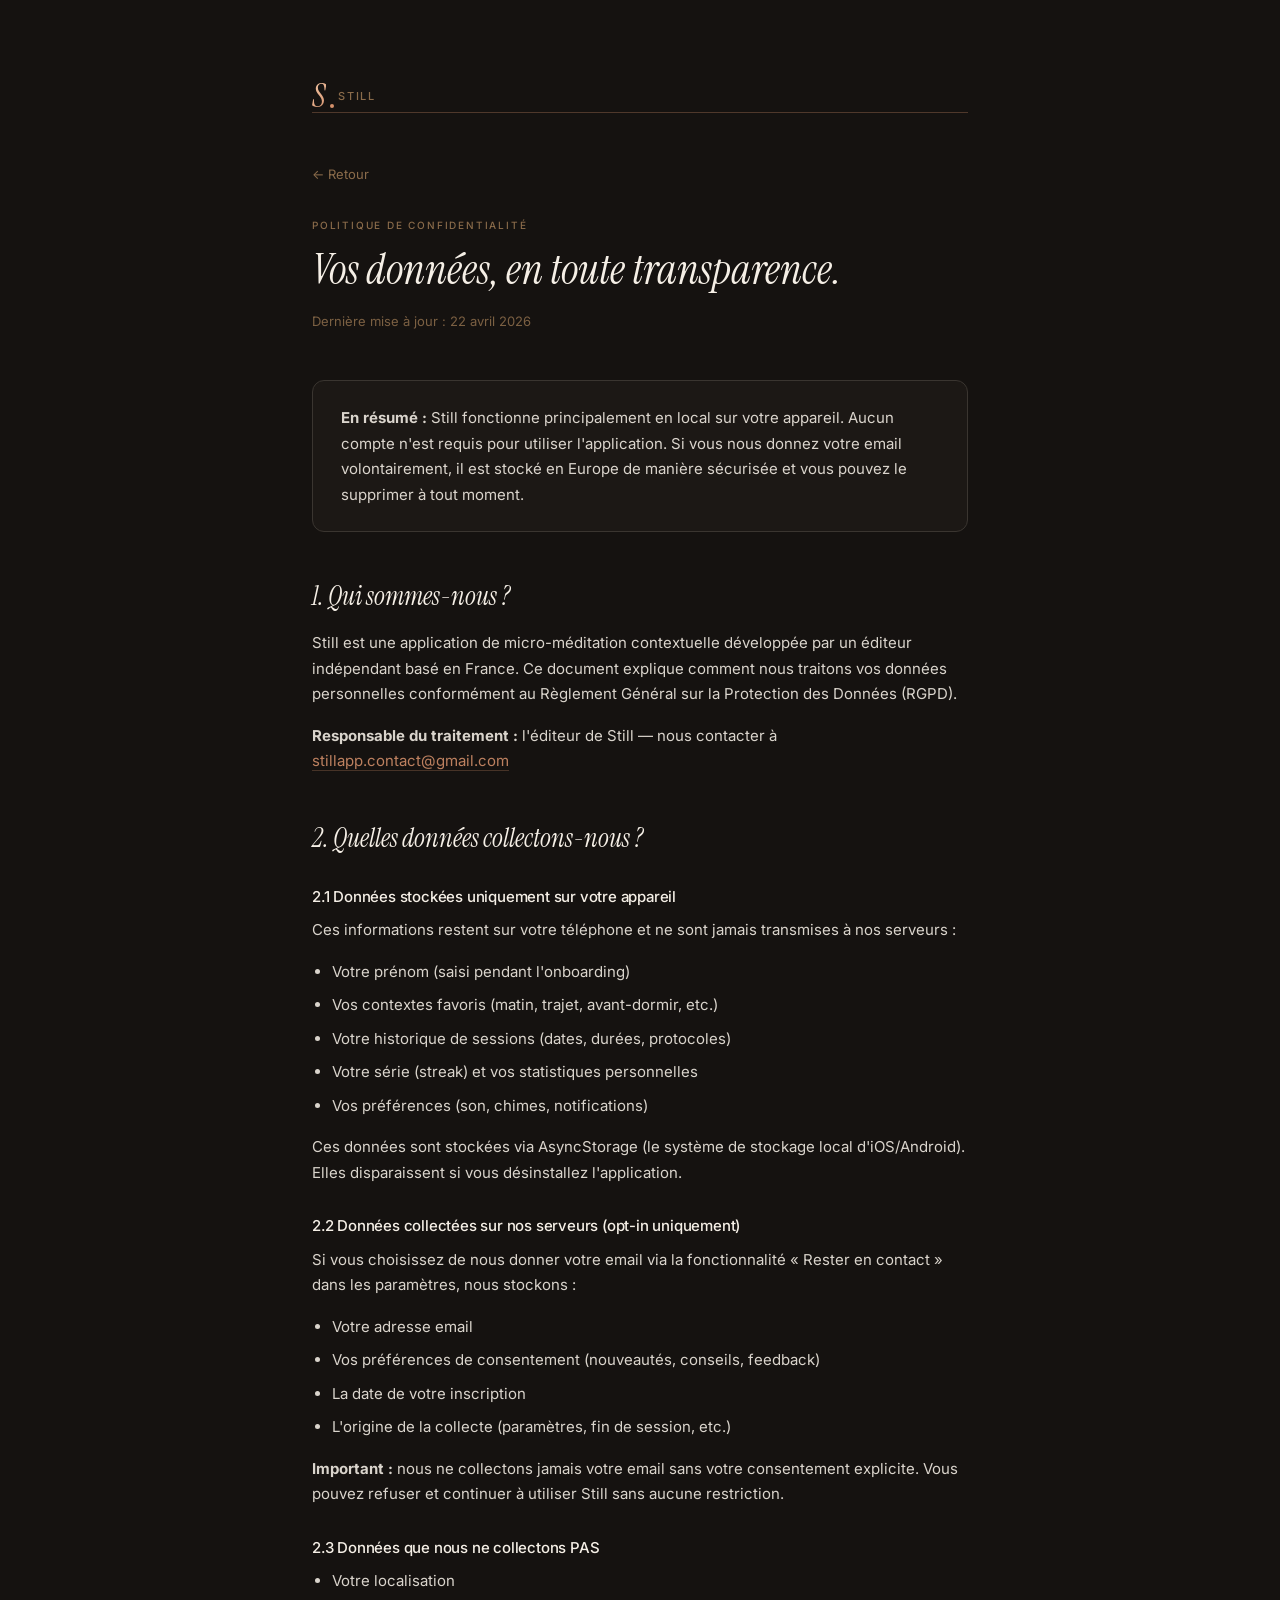
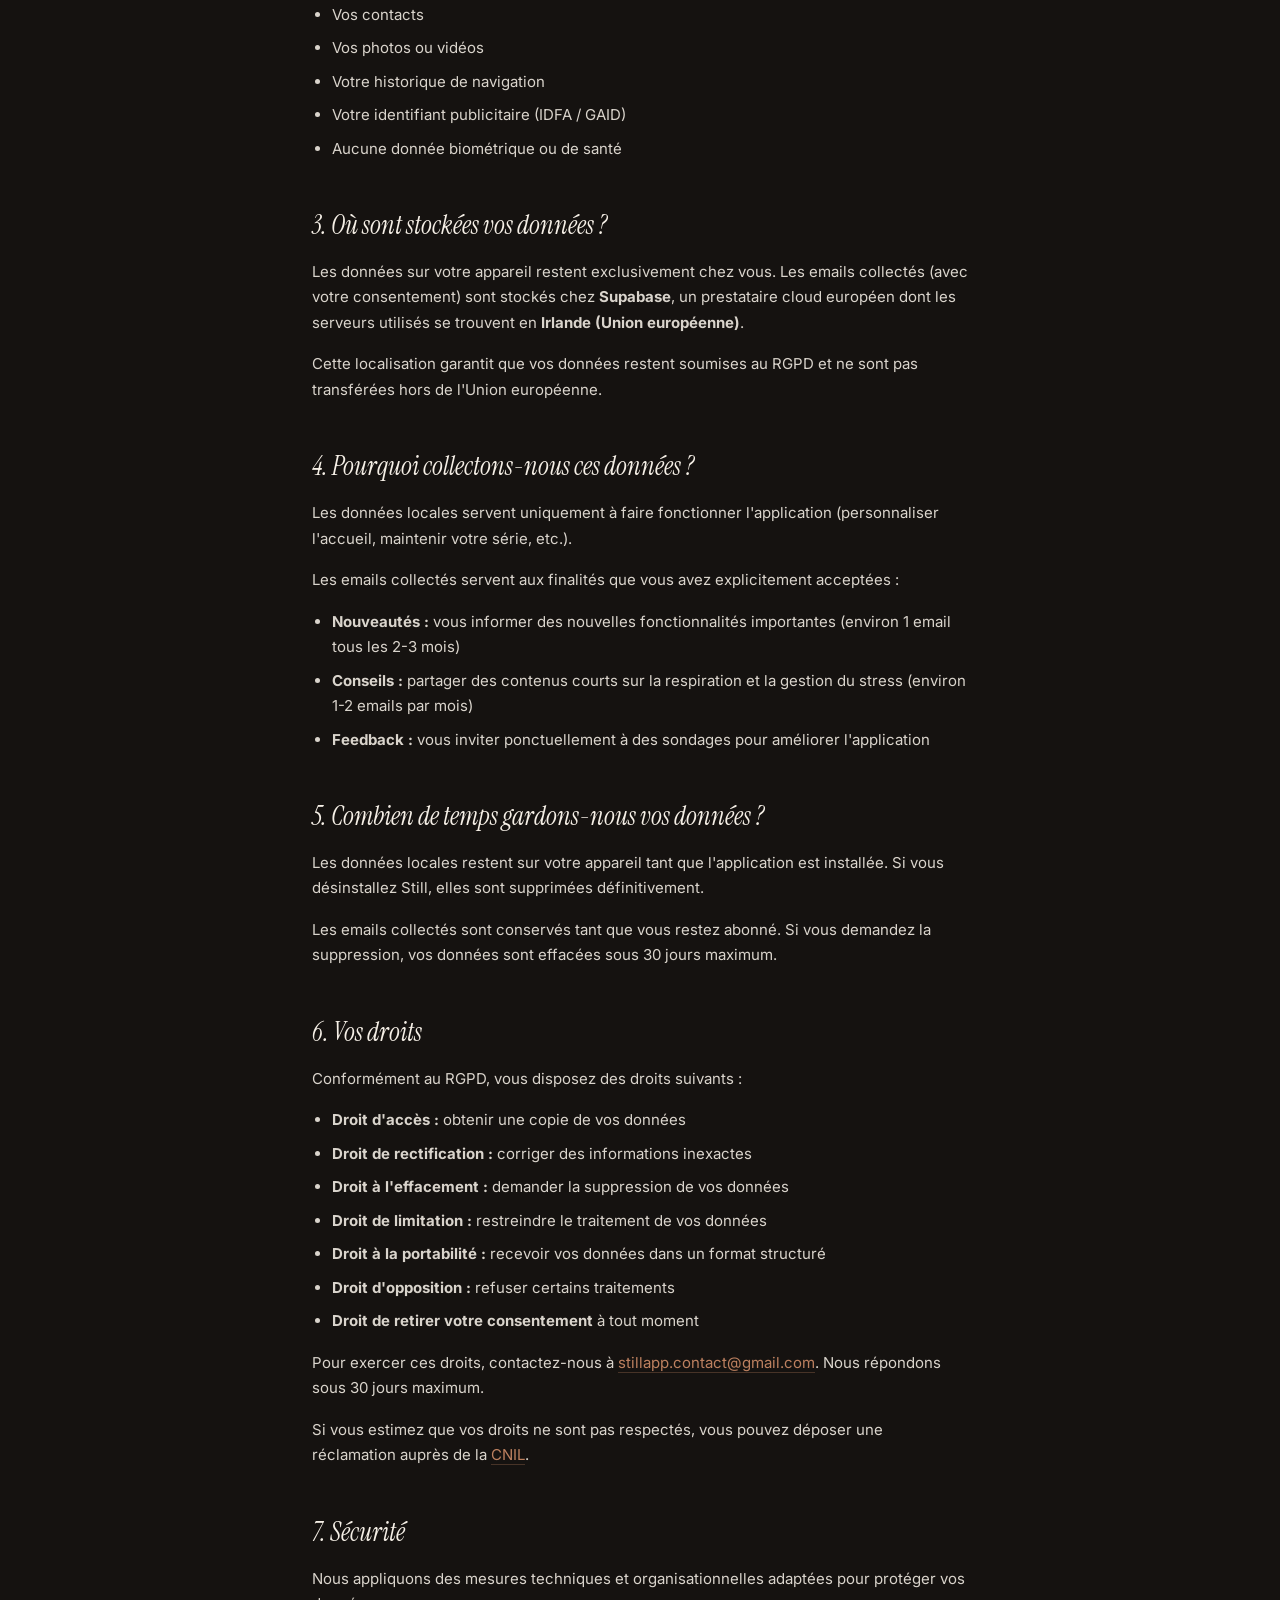
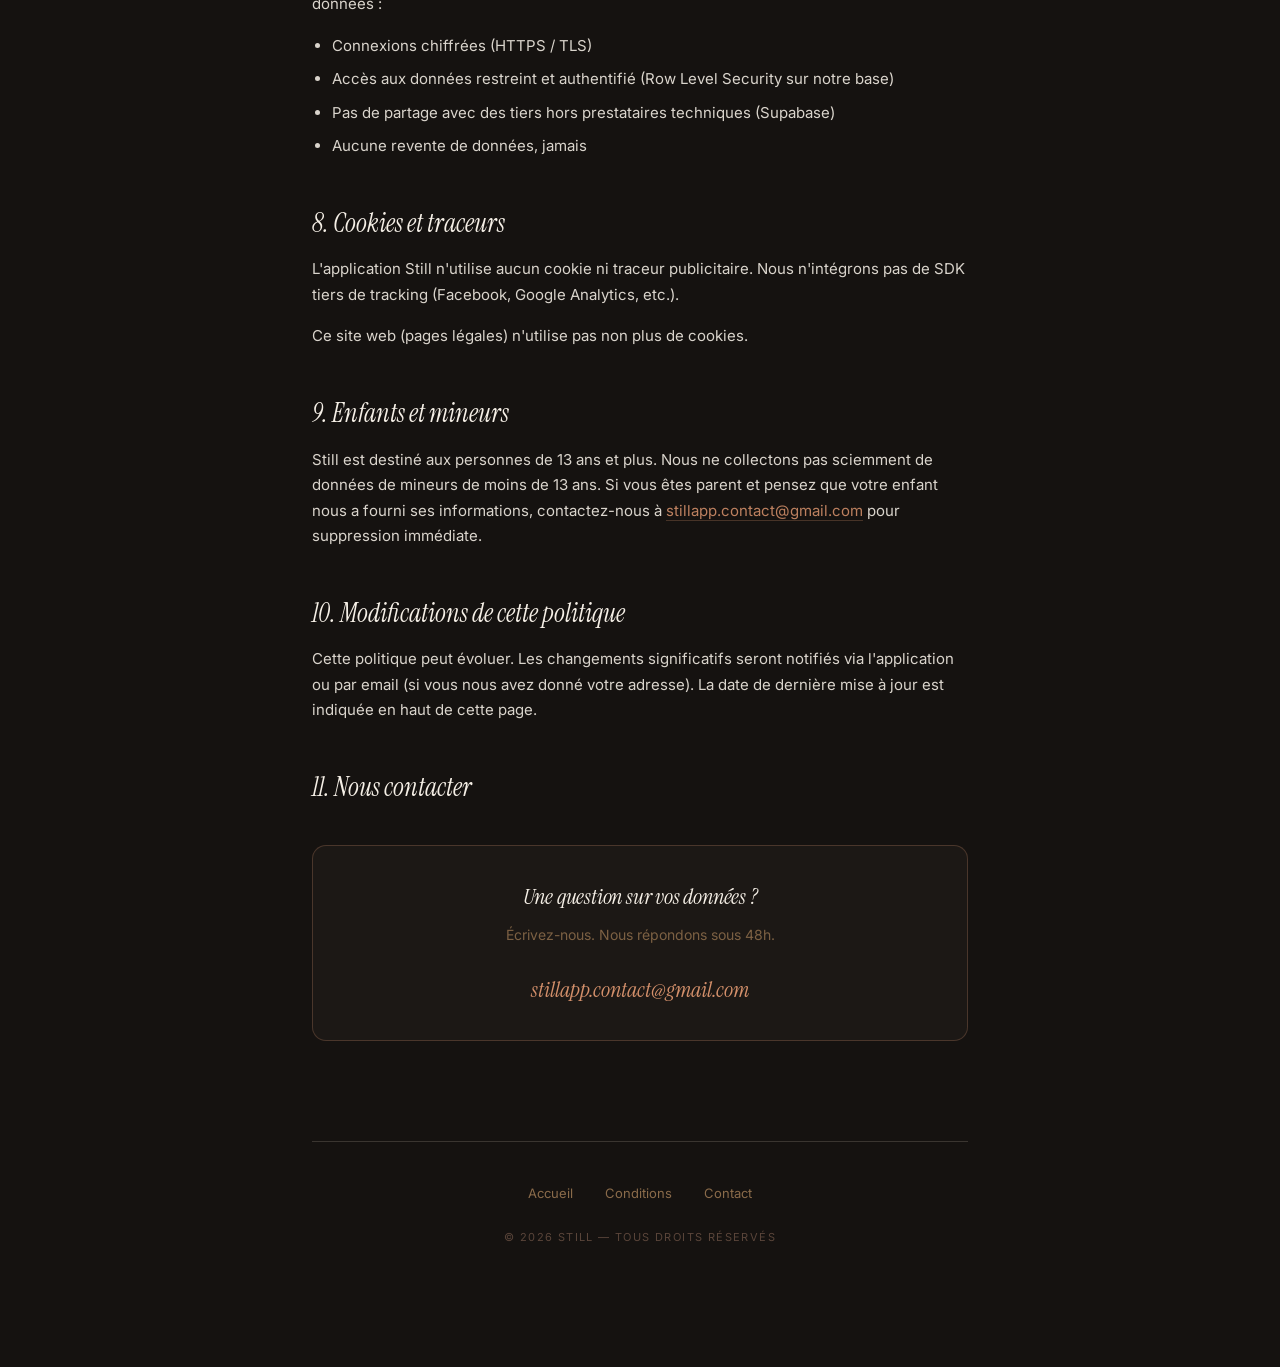
==== privacy.html @ dae1bc72 "Add files via upload Initial commit: privacy, terms, contact pages" ====
<!DOCTYPE html>
<html lang="fr">
<head>
  <meta charset="UTF-8">
  <meta name="viewport" content="width=device-width, initial-scale=1.0">
  <meta name="description" content="Politique de confidentialité de Still — transparence sur la collecte et le traitement de vos données.">
  <title>Still — Politique de confidentialité</title>
  <link rel="preconnect" href="https://fonts.googleapis.com">
  <link rel="preconnect" href="https://fonts.gstatic.com" crossorigin>
  <link href="https://fonts.googleapis.com/css2?family=Instrument+Serif:ital@0;1&family=Inter:wght@400;500;600&display=swap" rel="stylesheet">
  <link rel="stylesheet" href="style.css">
</head>
<body>
  <div class="wrapper">

    <a href="index.html" class="brand">
      <span class="brand-mark">S</span>
      <span class="brand-name">Still</span>
    </a>

    <a href="index.html" class="back-link">← Retour</a>

    <div class="eyebrow">Politique de confidentialité</div>
    <h1>Vos données, en toute transparence.</h1>
    <p class="last-updated">Dernière mise à jour : 22 avril 2026</p>

    <div class="highlight-box">
      <p><strong>En résumé :</strong> Still fonctionne principalement en local sur votre appareil. Aucun compte n'est requis pour utiliser l'application. Si vous nous donnez votre email volontairement, il est stocké en Europe de manière sécurisée et vous pouvez le supprimer à tout moment.</p>
    </div>

    <h2>1. Qui sommes-nous ?</h2>
    <p>
      Still est une application de micro-méditation contextuelle développée par un éditeur indépendant basé en France. Ce document explique comment nous traitons vos données personnelles conformément au Règlement Général sur la Protection des Données (RGPD).
    </p>
    <p>
      <strong>Responsable du traitement :</strong> l'éditeur de Still — nous contacter à <a href="mailto:stillapp.contact@gmail.com">stillapp.contact@gmail.com</a>
    </p>

    <h2>2. Quelles données collectons-nous ?</h2>

    <h3>2.1 Données stockées uniquement sur votre appareil</h3>
    <p>
      Ces informations restent sur votre téléphone et ne sont jamais transmises à nos serveurs :
    </p>
    <ul>
      <li>Votre prénom (saisi pendant l'onboarding)</li>
      <li>Vos contextes favoris (matin, trajet, avant-dormir, etc.)</li>
      <li>Votre historique de sessions (dates, durées, protocoles)</li>
      <li>Votre série (streak) et vos statistiques personnelles</li>
      <li>Vos préférences (son, chimes, notifications)</li>
    </ul>
    <p>
      Ces données sont stockées via AsyncStorage (le système de stockage local d'iOS/Android). Elles disparaissent si vous désinstallez l'application.
    </p>

    <h3>2.2 Données collectées sur nos serveurs (opt-in uniquement)</h3>
    <p>
      Si vous choisissez de nous donner votre email via la fonctionnalité « Rester en contact » dans les paramètres, nous stockons :
    </p>
    <ul>
      <li>Votre adresse email</li>
      <li>Vos préférences de consentement (nouveautés, conseils, feedback)</li>
      <li>La date de votre inscription</li>
      <li>L'origine de la collecte (paramètres, fin de session, etc.)</li>
    </ul>
    <p>
      <strong>Important :</strong> nous ne collectons jamais votre email sans votre consentement explicite. Vous pouvez refuser et continuer à utiliser Still sans aucune restriction.
    </p>

    <h3>2.3 Données que nous ne collectons PAS</h3>
    <ul>
      <li>Votre localisation</li>
      <li>Vos contacts</li>
      <li>Vos photos ou vidéos</li>
      <li>Votre historique de navigation</li>
      <li>Votre identifiant publicitaire (IDFA / GAID)</li>
      <li>Aucune donnée biométrique ou de santé</li>
    </ul>

    <h2>3. Où sont stockées vos données ?</h2>
    <p>
      Les données sur votre appareil restent exclusivement chez vous. Les emails collectés (avec votre consentement) sont stockés chez <strong>Supabase</strong>, un prestataire cloud européen dont les serveurs utilisés se trouvent en <strong>Irlande (Union européenne)</strong>.
    </p>
    <p>
      Cette localisation garantit que vos données restent soumises au RGPD et ne sont pas transférées hors de l'Union européenne.
    </p>

    <h2>4. Pourquoi collectons-nous ces données ?</h2>
    <p>
      Les données locales servent uniquement à faire fonctionner l'application (personnaliser l'accueil, maintenir votre série, etc.).
    </p>
    <p>
      Les emails collectés servent aux finalités que vous avez explicitement acceptées :
    </p>
    <ul>
      <li><strong>Nouveautés :</strong> vous informer des nouvelles fonctionnalités importantes (environ 1 email tous les 2-3 mois)</li>
      <li><strong>Conseils :</strong> partager des contenus courts sur la respiration et la gestion du stress (environ 1-2 emails par mois)</li>
      <li><strong>Feedback :</strong> vous inviter ponctuellement à des sondages pour améliorer l'application</li>
    </ul>

    <h2>5. Combien de temps gardons-nous vos données ?</h2>
    <p>
      Les données locales restent sur votre appareil tant que l'application est installée. Si vous désinstallez Still, elles sont supprimées définitivement.
    </p>
    <p>
      Les emails collectés sont conservés tant que vous restez abonné. Si vous demandez la suppression, vos données sont effacées sous 30 jours maximum.
    </p>

    <h2>6. Vos droits</h2>
    <p>
      Conformément au RGPD, vous disposez des droits suivants :
    </p>
    <ul>
      <li><strong>Droit d'accès :</strong> obtenir une copie de vos données</li>
      <li><strong>Droit de rectification :</strong> corriger des informations inexactes</li>
      <li><strong>Droit à l'effacement :</strong> demander la suppression de vos données</li>
      <li><strong>Droit de limitation :</strong> restreindre le traitement de vos données</li>
      <li><strong>Droit à la portabilité :</strong> recevoir vos données dans un format structuré</li>
      <li><strong>Droit d'opposition :</strong> refuser certains traitements</li>
      <li><strong>Droit de retirer votre consentement</strong> à tout moment</li>
    </ul>
    <p>
      Pour exercer ces droits, contactez-nous à <a href="mailto:stillapp.contact@gmail.com">stillapp.contact@gmail.com</a>. Nous répondons sous 30 jours maximum.
    </p>
    <p>
      Si vous estimez que vos droits ne sont pas respectés, vous pouvez déposer une réclamation auprès de la <a href="https://www.cnil.fr/fr/plaintes" target="_blank" rel="noopener">CNIL</a>.
    </p>

    <h2>7. Sécurité</h2>
    <p>
      Nous appliquons des mesures techniques et organisationnelles adaptées pour protéger vos données :
    </p>
    <ul>
      <li>Connexions chiffrées (HTTPS / TLS)</li>
      <li>Accès aux données restreint et authentifié (Row Level Security sur notre base)</li>
      <li>Pas de partage avec des tiers hors prestataires techniques (Supabase)</li>
      <li>Aucune revente de données, jamais</li>
    </ul>

    <h2>8. Cookies et traceurs</h2>
    <p>
      L'application Still n'utilise aucun cookie ni traceur publicitaire. Nous n'intégrons pas de SDK tiers de tracking (Facebook, Google Analytics, etc.).
    </p>
    <p>
      Ce site web (pages légales) n'utilise pas non plus de cookies.
    </p>

    <h2>9. Enfants et mineurs</h2>
    <p>
      Still est destiné aux personnes de 13 ans et plus. Nous ne collectons pas sciemment de données de mineurs de moins de 13 ans. Si vous êtes parent et pensez que votre enfant nous a fourni ses informations, contactez-nous à <a href="mailto:stillapp.contact@gmail.com">stillapp.contact@gmail.com</a> pour suppression immédiate.
    </p>

    <h2>10. Modifications de cette politique</h2>
    <p>
      Cette politique peut évoluer. Les changements significatifs seront notifiés via l'application ou par email (si vous nous avez donné votre adresse). La date de dernière mise à jour est indiquée en haut de cette page.
    </p>

    <h2>11. Nous contacter</h2>
    <div class="contact-card">
      <h3 style="font-family: 'Instrument Serif', Georgia, serif; font-style: italic; font-size: 22px; color: #F5EFE6; font-weight: 400;">
        Une question sur vos données ?
      </h3>
      <p style="color: #8A6B4A; font-size: 14px;">
        Écrivez-nous. Nous répondons sous 48h.
      </p>
      <a href="mailto:stillapp.contact@gmail.com" class="contact-email">stillapp.contact@gmail.com</a>
    </div>

    <div class="footer">
      <div class="footer-links">
        <a href="index.html">Accueil</a>
        <a href="terms.html">Conditions</a>
        <a href="mailto:stillapp.contact@gmail.com">Contact</a>
      </div>
      <div class="footer-copyright">
        © 2026 Still — Tous droits réservés
      </div>
    </div>

  </div>
</body>
</html>
---- style.css ----
* { margin: 0; padding: 0; box-sizing: border-box; }

html { -webkit-text-size-adjust: 100%; scroll-behavior: smooth; }

body {
  font-family: "Inter", -apple-system, BlinkMacSystemFont, system-ui, sans-serif;
  background: #151210;
  color: #F5EFE6;
  line-height: 1.7;
  font-weight: 400;
  font-size: 15px;
  -webkit-font-smoothing: antialiased;
  -moz-osx-font-smoothing: grayscale;
  min-height: 100vh;
}

.wrapper {
  max-width: 720px;
  margin: 0 auto;
  padding: 80px 32px 120px;
}

.brand {
  display: flex;
  align-items: center;
  gap: 12px;
  margin-bottom: 48px;
  text-decoration: none;
  color: inherit;
}

.brand-mark {
  font-family: "Instrument Serif", Georgia, serif;
  font-style: italic;
  font-size: 32px;
  background: linear-gradient(135deg, #F5C9A8, #D4906B);
  -webkit-background-clip: text;
  background-clip: text;
  color: transparent;
  line-height: 1;
  position: relative;
}

.brand-mark::after {
  content: "";
  position: absolute;
  right: -8px;
  bottom: 4px;
  width: 4px;
  height: 4px;
  background: #D4906B;
  border-radius: 50%;
}

.brand-name {
  font-family: "Inter", sans-serif;
  font-size: 11px;
  letter-spacing: 1.8px;
  color: #8A6B4A;
  text-transform: uppercase;
  font-weight: 500;
}

.eyebrow {
  font-size: 10px;
  letter-spacing: 1.8px;
  color: #8A6B4A;
  text-transform: uppercase;
  font-weight: 500;
  margin-bottom: 12px;
}

h1 {
  font-family: "Instrument Serif", Georgia, serif;
  font-style: italic;
  font-size: 42px;
  line-height: 1.15;
  color: #F5EFE6;
  font-weight: 400;
  margin-bottom: 16px;
}

.last-updated {
  font-size: 13px;
  color: #8A6B4A;
  margin-bottom: 48px;
}

h2 {
  font-family: "Instrument Serif", Georgia, serif;
  font-style: italic;
  font-size: 26px;
  color: #F5EFE6;
  font-weight: 400;
  margin-top: 48px;
  margin-bottom: 16px;
  line-height: 1.3;
}

h3 {
  font-family: "Inter", sans-serif;
  font-size: 15px;
  color: #F5EFE6;
  font-weight: 500;
  margin-top: 28px;
  margin-bottom: 8px;
  letter-spacing: -0.2px;
}

p {
  margin-bottom: 16px;
  color: #F5EFE6;
  opacity: 0.88;
}

ul, ol {
  margin-left: 20px;
  margin-bottom: 16px;
}

li {
  margin-bottom: 8px;
  color: #F5EFE6;
  opacity: 0.88;
}

a {
  color: #D4906B;
  text-decoration: none;
  border-bottom: 0.5px solid rgba(212, 144, 107, 0.3);
  transition: border-color 0.2s ease;
}

a:hover {
  border-bottom-color: #D4906B;
}

.divider {
  margin: 60px 0 40px 0;
  height: 0.5px;
  background: #3A3530;
  border: none;
}

.motif {
  display: flex;
  align-items: center;
  justify-content: center;
  gap: 10px;
  margin: 60px 0;
}

.motif-line {
  width: 40px;
  height: 0.5px;
  background: #8A6B4A;
}

.motif-dot {
  width: 6px;
  height: 6px;
  border-radius: 50%;
  background: #D4906B;
}

.footer {
  margin-top: 100px;
  padding-top: 40px;
  border-top: 0.5px solid #3A3530;
  text-align: center;
}

.footer-links {
  display: flex;
  justify-content: center;
  gap: 32px;
  margin-bottom: 24px;
  flex-wrap: wrap;
}

.footer-links a {
  font-size: 13px;
  color: #8A6B4A;
  border-bottom: none;
}

.footer-links a:hover {
  color: #D4906B;
}

.footer-copyright {
  font-size: 11px;
  letter-spacing: 1.4px;
  color: #5A453A;
  text-transform: uppercase;
}

.back-link {
  display: inline-flex;
  align-items: center;
  gap: 6px;
  font-size: 13px;
  color: #8A6B4A;
  margin-bottom: 32px;
  border-bottom: none;
}

.back-link:hover {
  color: #D4906B;
}

.highlight-box {
  background: #1C1815;
  border: 0.5px solid #3A3530;
  border-radius: 12px;
  padding: 24px 28px;
  margin: 28px 0;
}

.highlight-box p:last-child {
  margin-bottom: 0;
}

.contact-card {
  background: #1C1815;
  border: 0.5px solid rgba(212, 144, 107, 0.25);
  border-radius: 14px;
  padding: 32px;
  margin-top: 40px;
  text-align: center;
}

.contact-card h3 {
  margin-top: 0;
}

.contact-email {
  font-family: "Instrument Serif", Georgia, serif;
  font-style: italic;
  font-size: 22px;
  color: #D4906B;
  border-bottom: none;
  display: inline-block;
  margin-top: 8px;
}

.hero {
  text-align: center;
  padding: 60px 0 40px;
  margin-bottom: 40px;
}

.hero h1 {
  font-size: 52px;
  margin-bottom: 20px;
}

.hero-tagline {
  font-family: "Instrument Serif", Georgia, serif;
  font-style: italic;
  font-size: 20px;
  color: #8A6B4A;
  margin-bottom: 32px;
}

.card-grid {
  display: grid;
  grid-template-columns: 1fr 1fr;
  gap: 16px;
  margin-top: 40px;
}

.nav-card {
  display: block;
  background: #1C1815;
  border: 0.5px solid #3A3530;
  border-radius: 14px;
  padding: 28px;
  text-decoration: none;
  transition: border-color 0.2s ease, transform 0.2s ease;
  color: inherit;
  border-bottom: 0.5px solid #3A3530;
}

.nav-card:hover {
  border-color: rgba(212, 144, 107, 0.35);
  transform: translateY(-2px);
}

.nav-card-title {
  font-family: "Instrument Serif", Georgia, serif;
  font-style: italic;
  font-size: 22px;
  color: #F5EFE6;
  margin-bottom: 8px;
}

.nav-card-desc {
  font-size: 13px;
  color: #8A6B4A;
  line-height: 1.5;
}

@media (max-width: 640px) {
  .wrapper {
    padding: 48px 20px 80px;
  }
  h1 {
    font-size: 32px;
  }
  .hero h1 {
    font-size: 38px;
  }
  h2 {
    font-size: 22px;
  }
  .card-grid {
    grid-template-columns: 1fr;
  }
  .footer-links {
    gap: 20px;
    font-size: 12px;
  }
}

@media print {
  body {
    background: white;
    color: black;
  }
  .brand-name, .footer {
    color: #666;
  }
  .motif {
    display: none;
  }
}
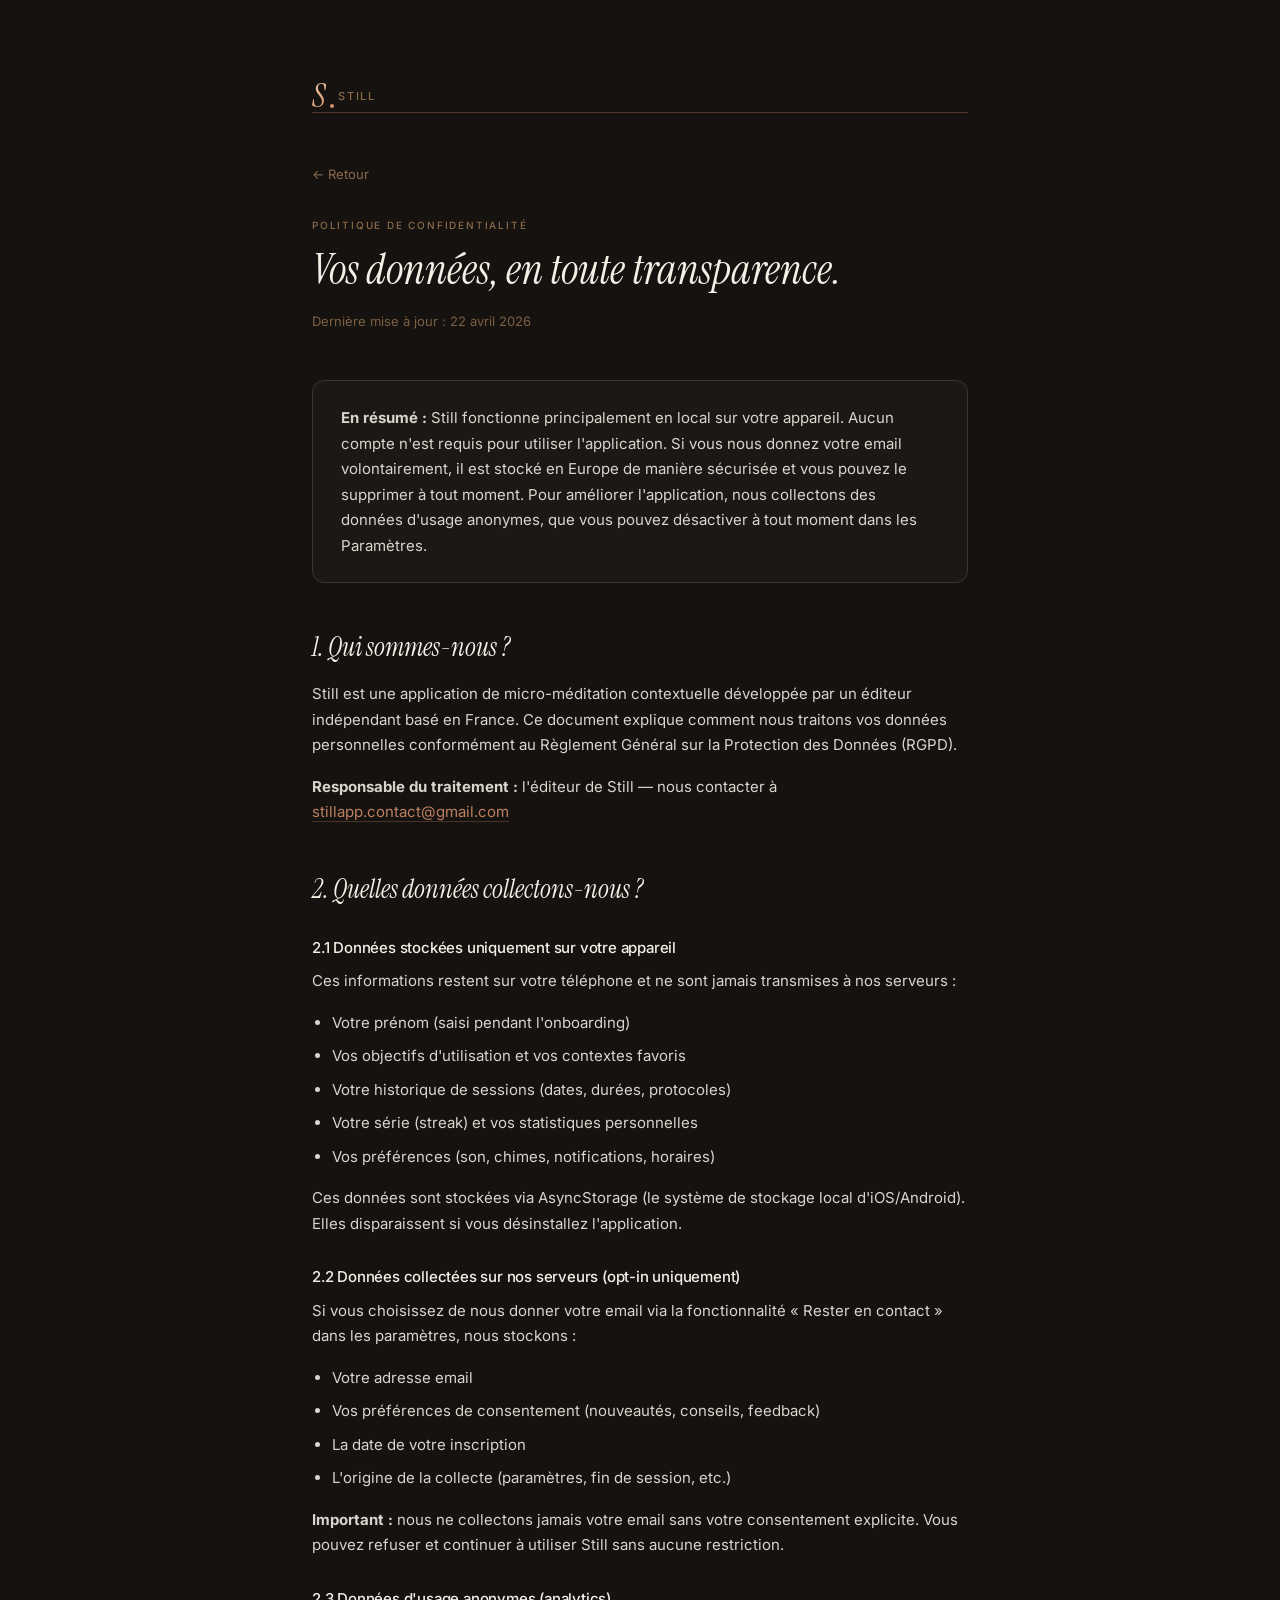
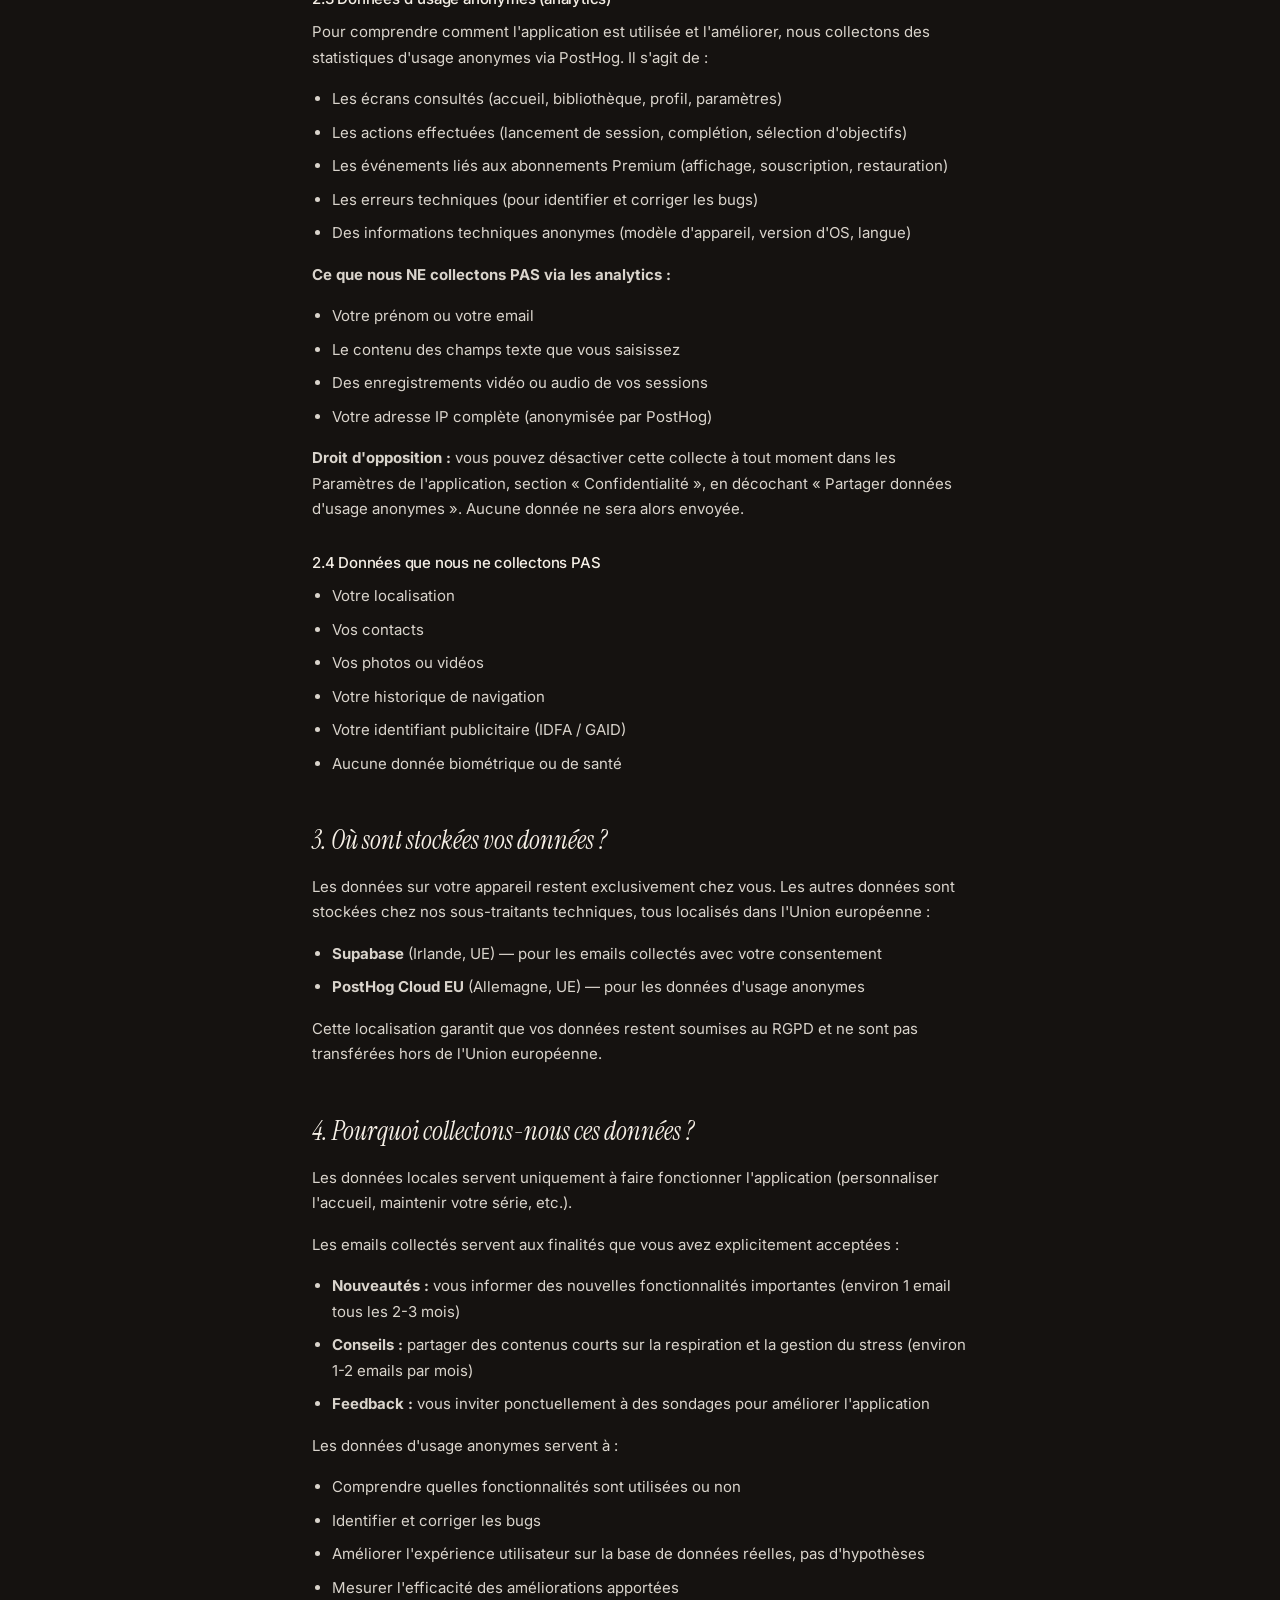
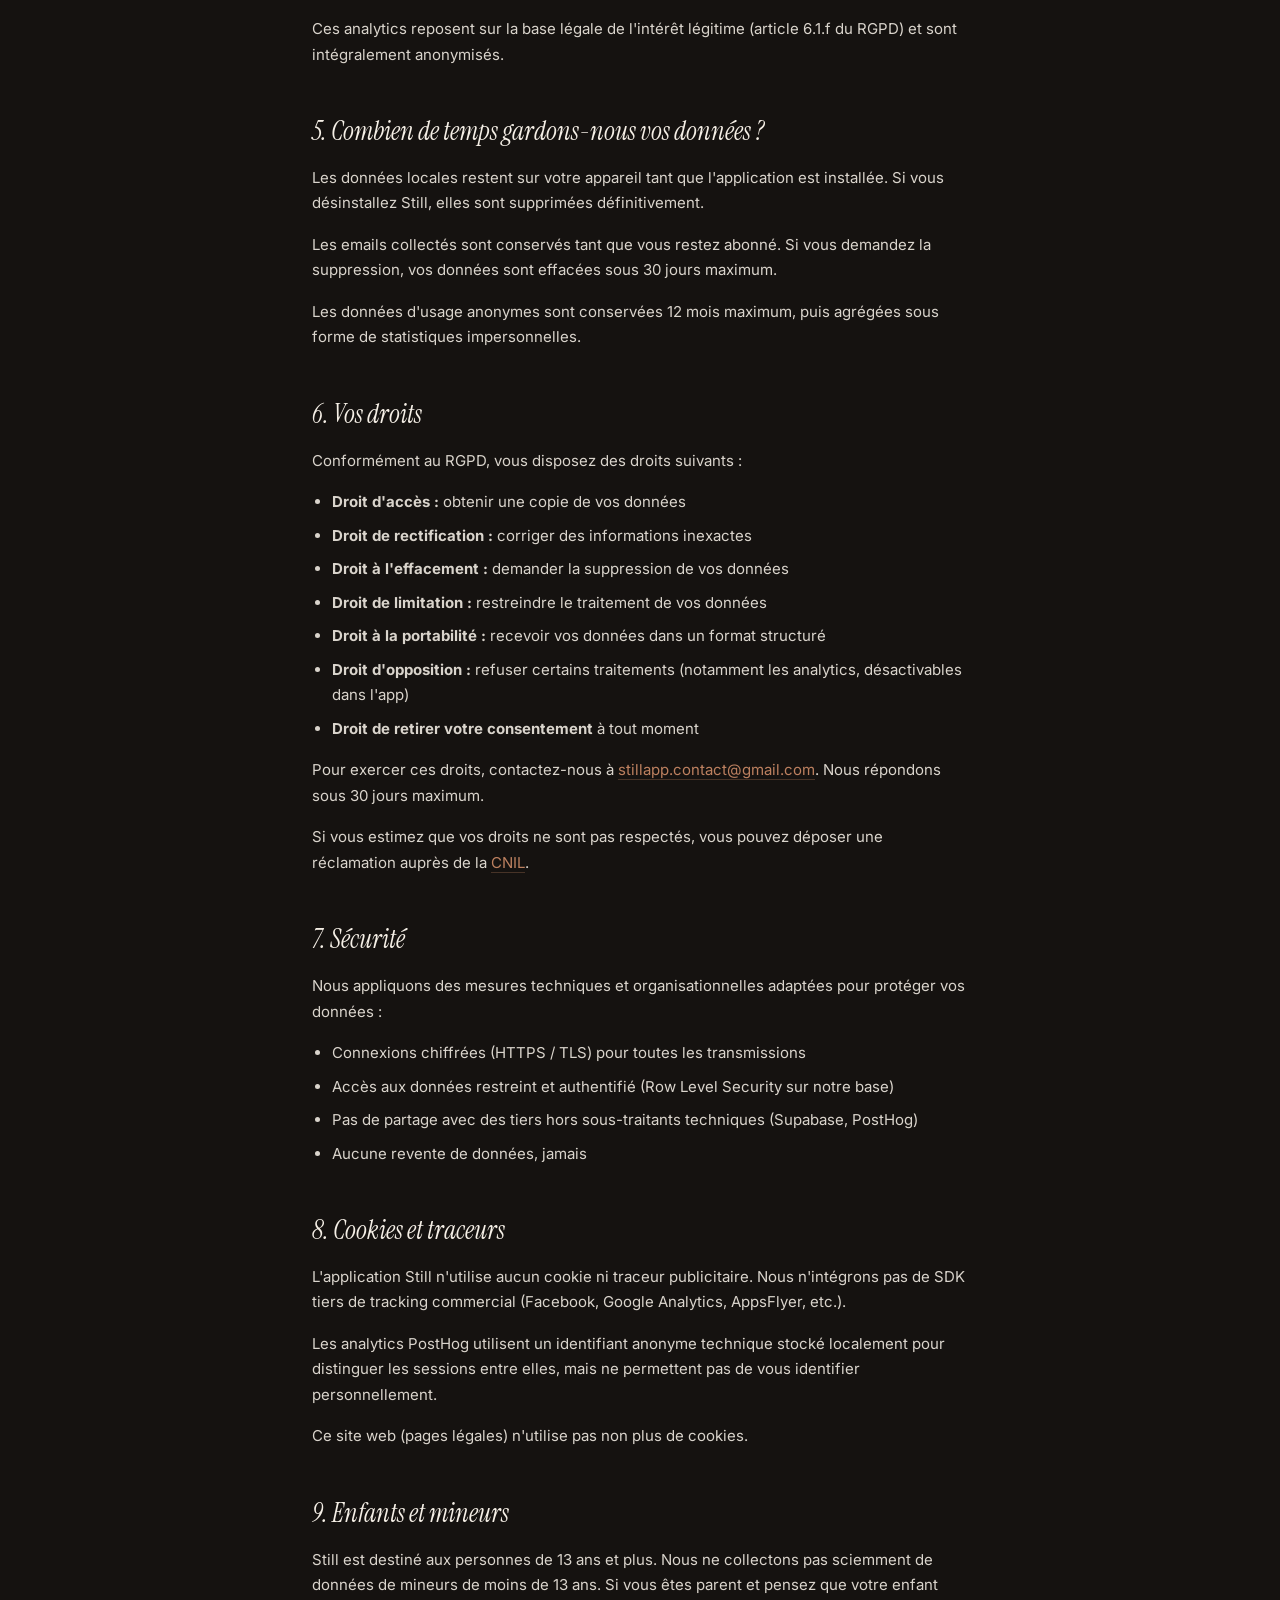
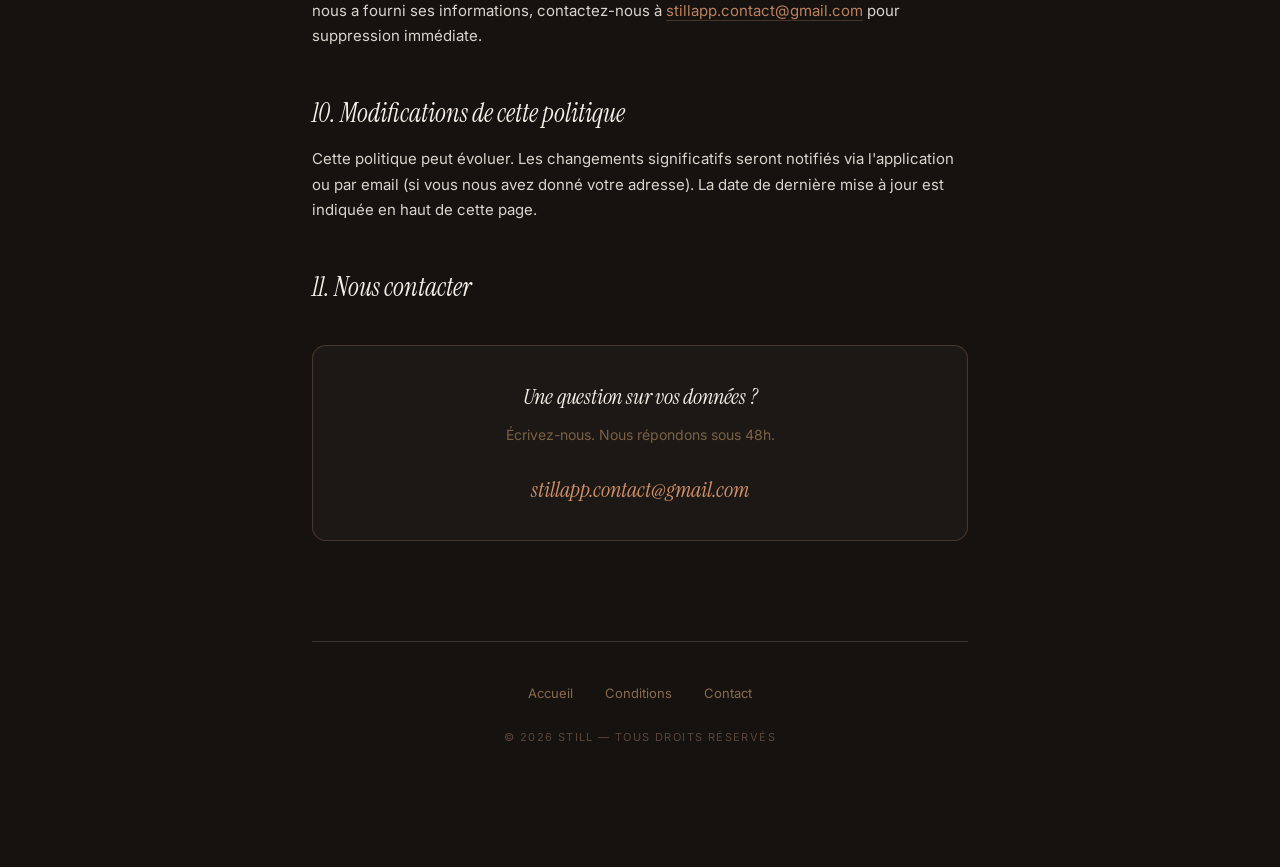
==== commit 38b1562d: "feat: add PostHog analytics section to privacy policy" ====
--- a/privacy.html
+++ b/privacy.html
@@ -25,7 +25,7 @@
     <p class="last-updated">Dernière mise à jour : 22 avril 2026</p>
 
     <div class="highlight-box">
-      <p><strong>En résumé :</strong> Still fonctionne principalement en local sur votre appareil. Aucun compte n'est requis pour utiliser l'application. Si vous nous donnez votre email volontairement, il est stocké en Europe de manière sécurisée et vous pouvez le supprimer à tout moment.</p>
+      <p><strong>En résumé :</strong> Still fonctionne principalement en local sur votre appareil. Aucun compte n'est requis pour utiliser l'application. Si vous nous donnez votre email volontairement, il est stocké en Europe de manière sécurisée et vous pouvez le supprimer à tout moment. Pour améliorer l'application, nous collectons des données d'usage anonymes, que vous pouvez désactiver à tout moment dans les Paramètres.</p>
     </div>
 
     <h2>1. Qui sommes-nous ?</h2>
@@ -44,10 +44,10 @@
     </p>
     <ul>
       <li>Votre prénom (saisi pendant l'onboarding)</li>
-      <li>Vos contextes favoris (matin, trajet, avant-dormir, etc.)</li>
+      <li>Vos objectifs d'utilisation et vos contextes favoris</li>
       <li>Votre historique de sessions (dates, durées, protocoles)</li>
       <li>Votre série (streak) et vos statistiques personnelles</li>
-      <li>Vos préférences (son, chimes, notifications)</li>
+      <li>Vos préférences (son, chimes, notifications, horaires)</li>
     </ul>
     <p>
       Ces données sont stockées via AsyncStorage (le système de stockage local d'iOS/Android). Elles disparaissent si vous désinstallez l'application.
@@ -67,7 +67,31 @@
       <strong>Important :</strong> nous ne collectons jamais votre email sans votre consentement explicite. Vous pouvez refuser et continuer à utiliser Still sans aucune restriction.
     </p>
 
-    <h3>2.3 Données que nous ne collectons PAS</h3>
+    <h3>2.3 Données d'usage anonymes (analytics)</h3>
+    <p>
+      Pour comprendre comment l'application est utilisée et l'améliorer, nous collectons des statistiques d'usage anonymes via PostHog. Il s'agit de :
+    </p>
+    <ul>
+      <li>Les écrans consultés (accueil, bibliothèque, profil, paramètres)</li>
+      <li>Les actions effectuées (lancement de session, complétion, sélection d'objectifs)</li>
+      <li>Les événements liés aux abonnements Premium (affichage, souscription, restauration)</li>
+      <li>Les erreurs techniques (pour identifier et corriger les bugs)</li>
+      <li>Des informations techniques anonymes (modèle d'appareil, version d'OS, langue)</li>
+    </ul>
+    <p>
+      <strong>Ce que nous NE collectons PAS via les analytics :</strong>
+    </p>
+    <ul>
+      <li>Votre prénom ou votre email</li>
+      <li>Le contenu des champs texte que vous saisissez</li>
+      <li>Des enregistrements vidéo ou audio de vos sessions</li>
+      <li>Votre adresse IP complète (anonymisée par PostHog)</li>
+    </ul>
+    <p>
+      <strong>Droit d'opposition :</strong> vous pouvez désactiver cette collecte à tout moment dans les Paramètres de l'application, section « Confidentialité », en décochant « Partager données d'usage anonymes ». Aucune donnée ne sera alors envoyée.
+    </p>
+
+    <h3>2.4 Données que nous ne collectons PAS</h3>
     <ul>
       <li>Votre localisation</li>
       <li>Vos contacts</li>
@@ -79,8 +103,12 @@
 
     <h2>3. Où sont stockées vos données ?</h2>
     <p>
-      Les données sur votre appareil restent exclusivement chez vous. Les emails collectés (avec votre consentement) sont stockés chez <strong>Supabase</strong>, un prestataire cloud européen dont les serveurs utilisés se trouvent en <strong>Irlande (Union européenne)</strong>.
-    </p>
+      Les données sur votre appareil restent exclusivement chez vous. Les autres données sont stockées chez nos sous-traitants techniques, tous localisés dans l'Union européenne :
+    </p>
+    <ul>
+      <li><strong>Supabase</strong> (Irlande, UE) — pour les emails collectés avec votre consentement</li>
+      <li><strong>PostHog Cloud EU</strong> (Allemagne, UE) — pour les données d'usage anonymes</li>
+    </ul>
     <p>
       Cette localisation garantit que vos données restent soumises au RGPD et ne sont pas transférées hors de l'Union européenne.
     </p>
@@ -97,6 +125,18 @@
       <li><strong>Conseils :</strong> partager des contenus courts sur la respiration et la gestion du stress (environ 1-2 emails par mois)</li>
       <li><strong>Feedback :</strong> vous inviter ponctuellement à des sondages pour améliorer l'application</li>
     </ul>
+    <p>
+      Les données d'usage anonymes servent à :
+    </p>
+    <ul>
+      <li>Comprendre quelles fonctionnalités sont utilisées ou non</li>
+      <li>Identifier et corriger les bugs</li>
+      <li>Améliorer l'expérience utilisateur sur la base de données réelles, pas d'hypothèses</li>
+      <li>Mesurer l'efficacité des améliorations apportées</li>
+    </ul>
+    <p>
+      Ces analytics reposent sur la base légale de l'intérêt légitime (article 6.1.f du RGPD) et sont intégralement anonymisés.
+    </p>
 
     <h2>5. Combien de temps gardons-nous vos données ?</h2>
     <p>
@@ -104,6 +144,9 @@
     </p>
     <p>
       Les emails collectés sont conservés tant que vous restez abonné. Si vous demandez la suppression, vos données sont effacées sous 30 jours maximum.
+    </p>
+    <p>
+      Les données d'usage anonymes sont conservées 12 mois maximum, puis agrégées sous forme de statistiques impersonnelles.
     </p>
 
     <h2>6. Vos droits</h2>
@@ -116,7 +159,7 @@
       <li><strong>Droit à l'effacement :</strong> demander la suppression de vos données</li>
       <li><strong>Droit de limitation :</strong> restreindre le traitement de vos données</li>
       <li><strong>Droit à la portabilité :</strong> recevoir vos données dans un format structuré</li>
-      <li><strong>Droit d'opposition :</strong> refuser certains traitements</li>
+      <li><strong>Droit d'opposition :</strong> refuser certains traitements (notamment les analytics, désactivables dans l'app)</li>
       <li><strong>Droit de retirer votre consentement</strong> à tout moment</li>
     </ul>
     <p>
@@ -131,15 +174,18 @@
       Nous appliquons des mesures techniques et organisationnelles adaptées pour protéger vos données :
     </p>
     <ul>
-      <li>Connexions chiffrées (HTTPS / TLS)</li>
+      <li>Connexions chiffrées (HTTPS / TLS) pour toutes les transmissions</li>
       <li>Accès aux données restreint et authentifié (Row Level Security sur notre base)</li>
-      <li>Pas de partage avec des tiers hors prestataires techniques (Supabase)</li>
+      <li>Pas de partage avec des tiers hors sous-traitants techniques (Supabase, PostHog)</li>
       <li>Aucune revente de données, jamais</li>
     </ul>
 
     <h2>8. Cookies et traceurs</h2>
     <p>
-      L'application Still n'utilise aucun cookie ni traceur publicitaire. Nous n'intégrons pas de SDK tiers de tracking (Facebook, Google Analytics, etc.).
+      L'application Still n'utilise aucun cookie ni traceur publicitaire. Nous n'intégrons pas de SDK tiers de tracking commercial (Facebook, Google Analytics, AppsFlyer, etc.).
+    </p>
+    <p>
+      Les analytics PostHog utilisent un identifiant anonyme technique stocké localement pour distinguer les sessions entre elles, mais ne permettent pas de vous identifier personnellement.
     </p>
     <p>
       Ce site web (pages légales) n'utilise pas non plus de cookies.
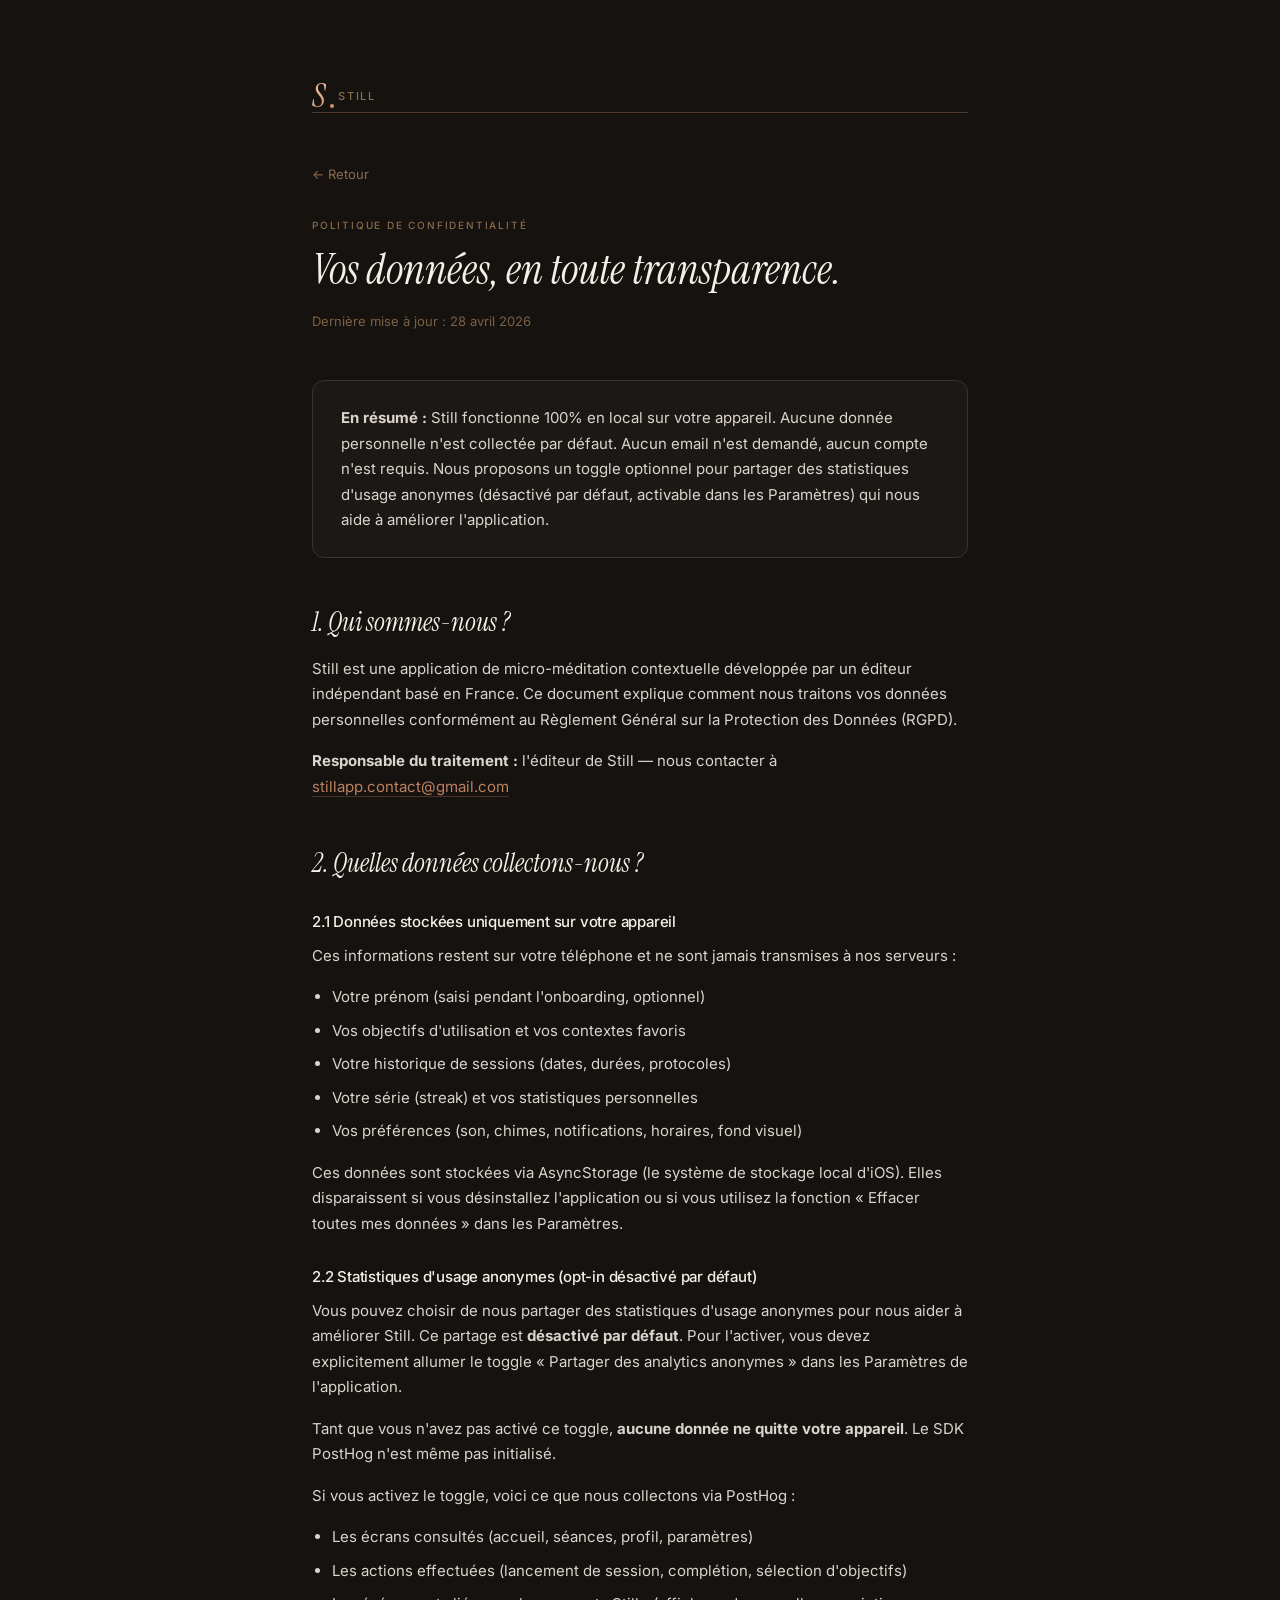
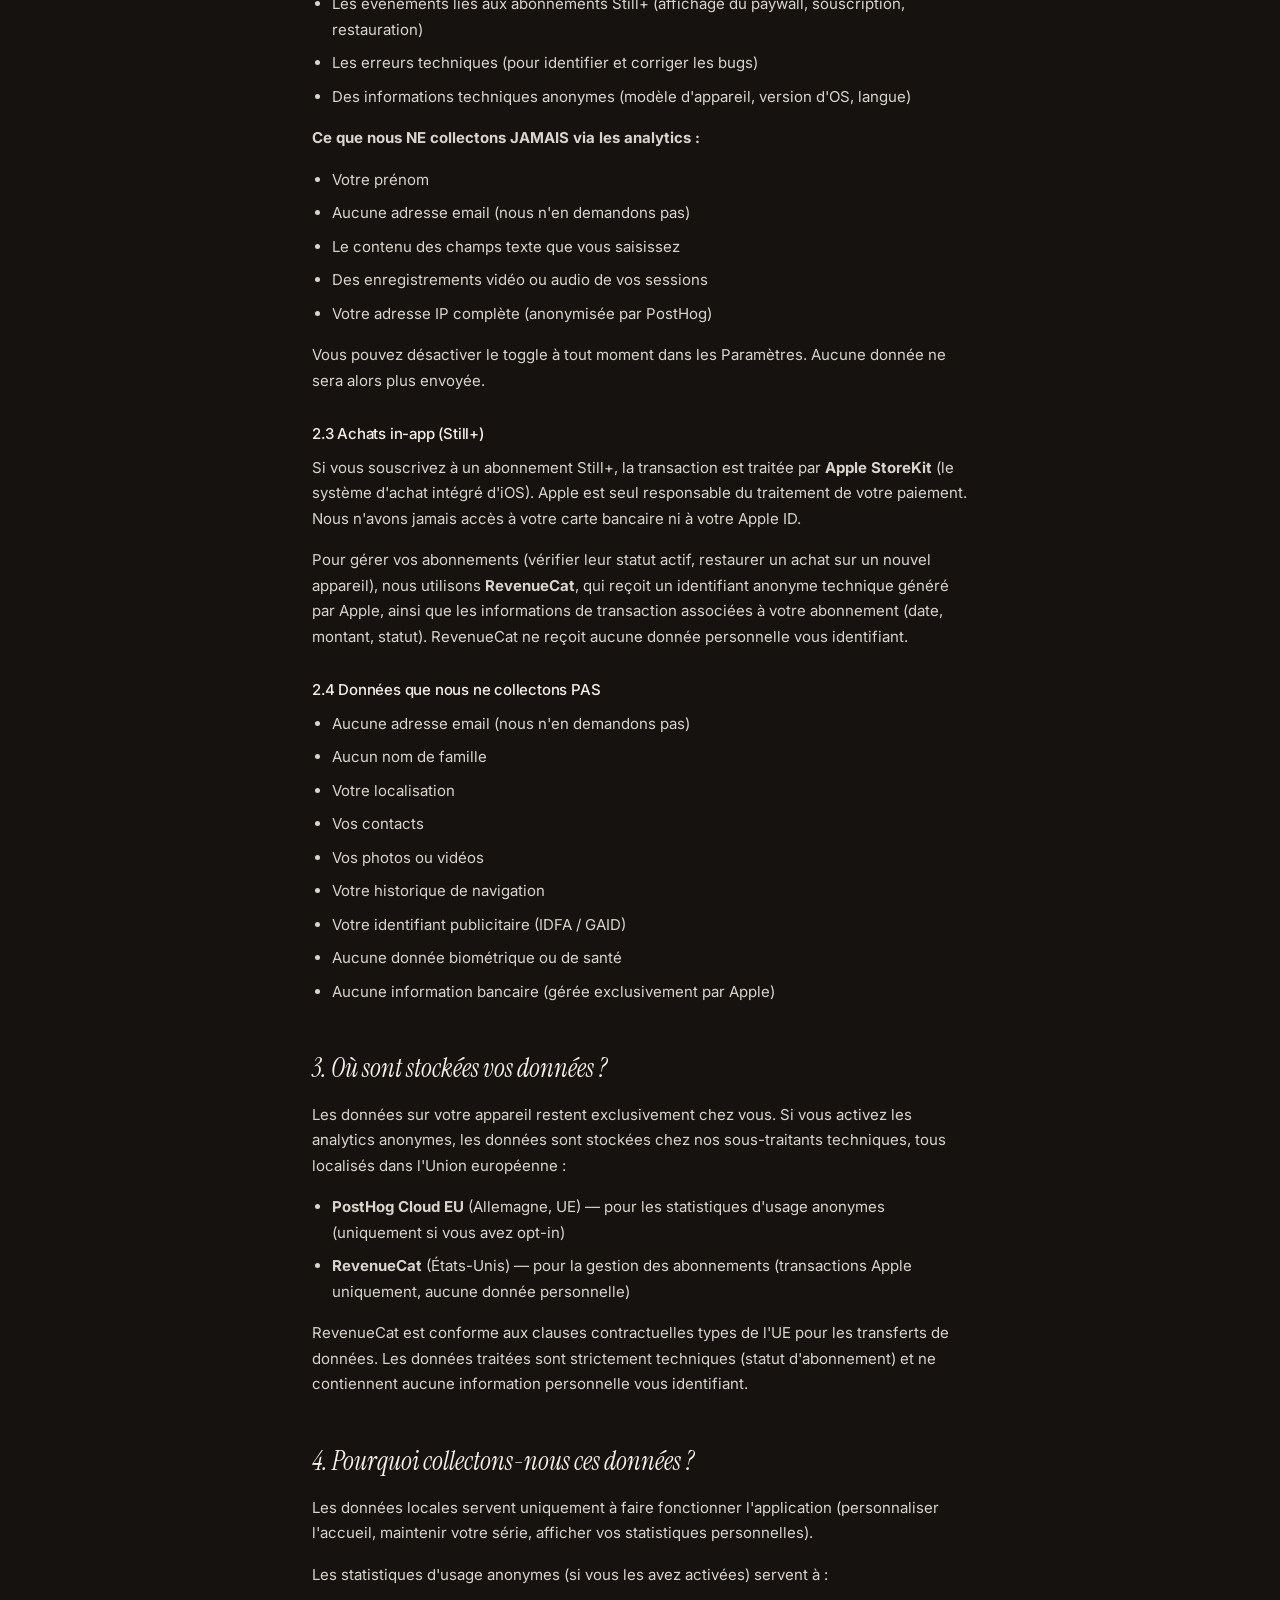
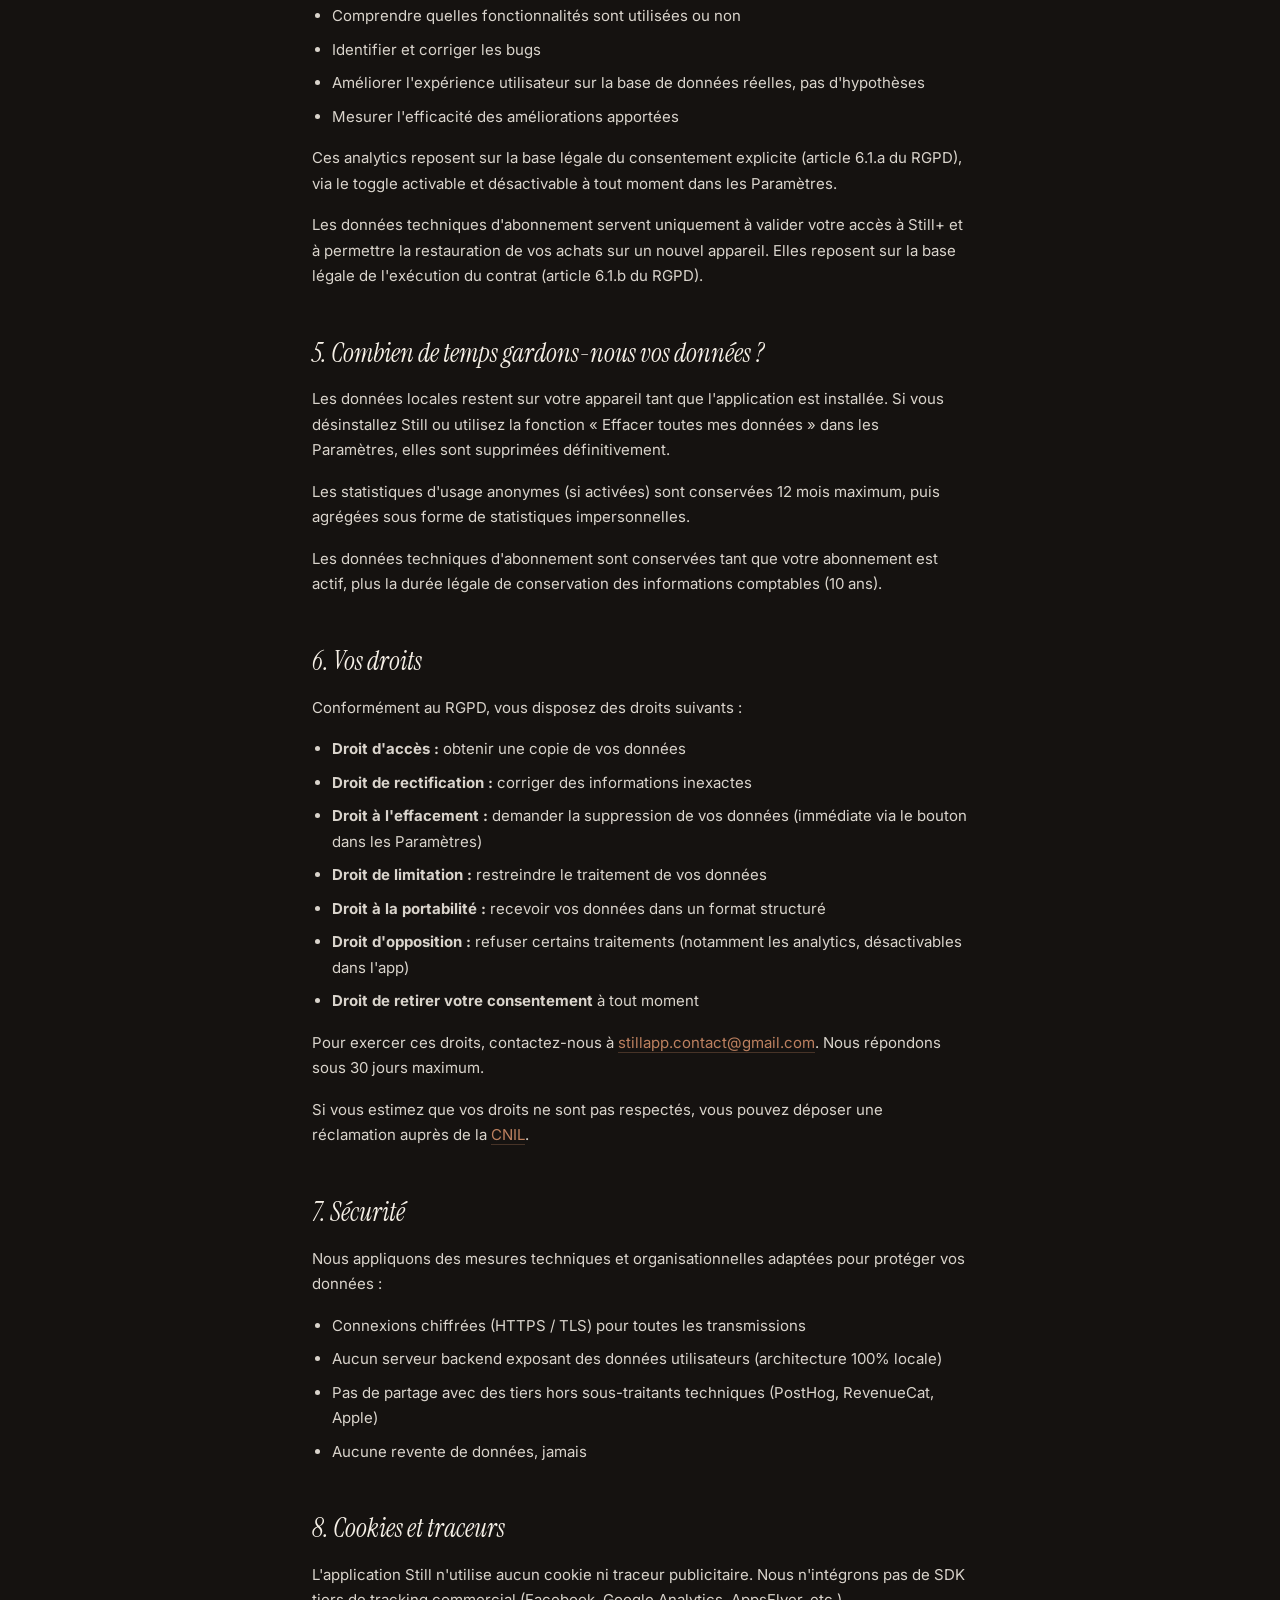
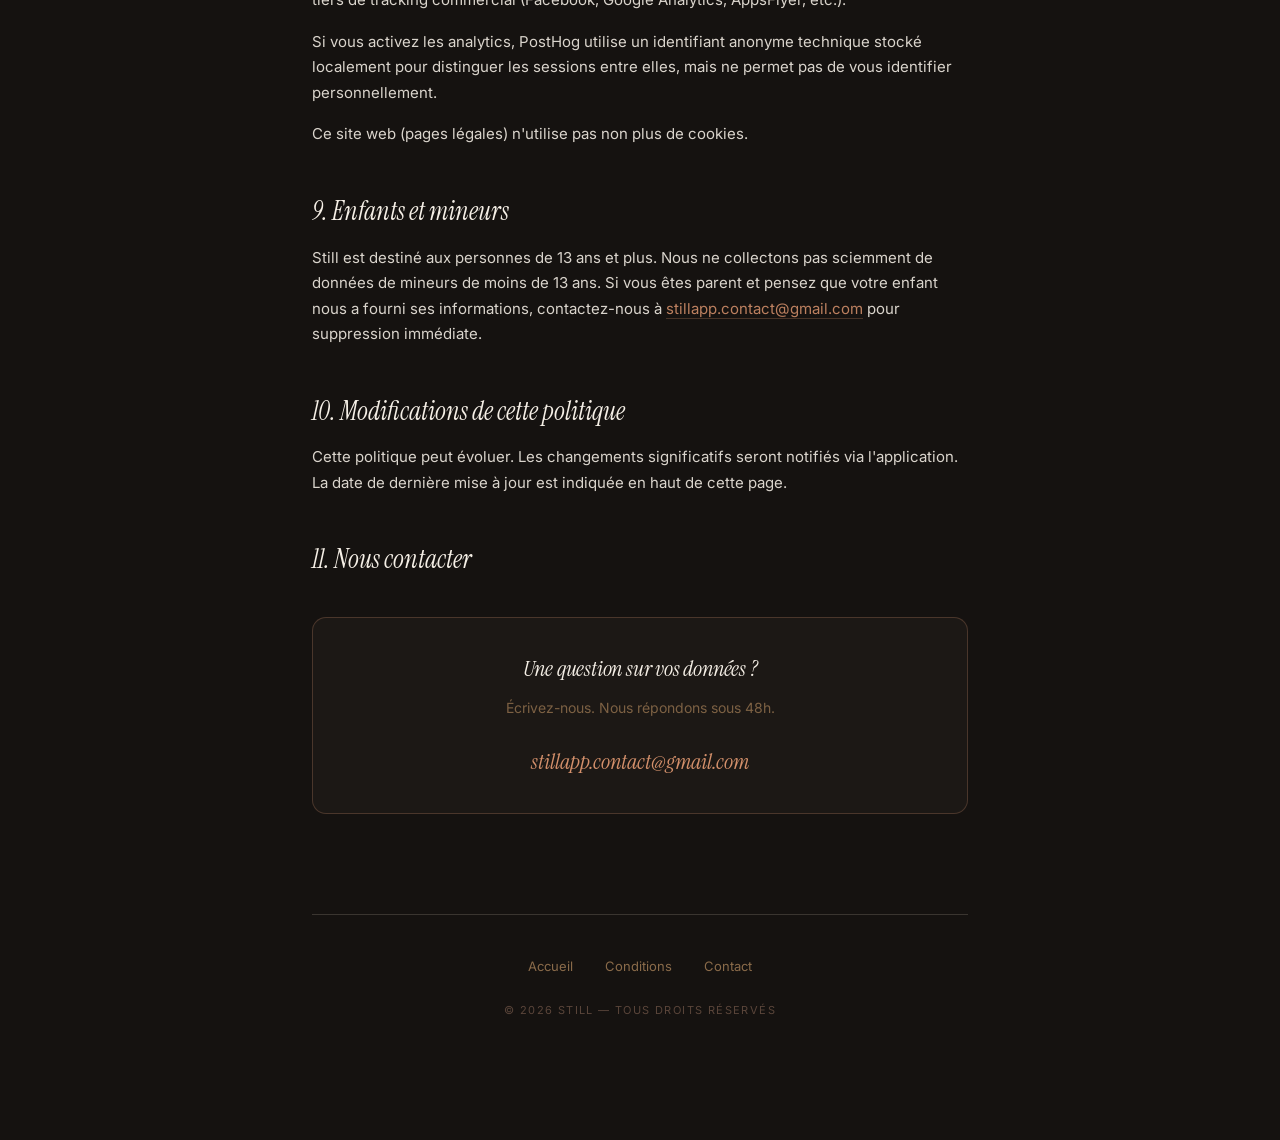
==== commit f0d28866: "Update privacy policy: remove email collection, add RevenueCat, true opt-in PostHog - Remove all ema" ====
--- a/privacy.html
+++ b/privacy.html
@@ -22,10 +22,10 @@
 
     <div class="eyebrow">Politique de confidentialité</div>
     <h1>Vos données, en toute transparence.</h1>
-    <p class="last-updated">Dernière mise à jour : 22 avril 2026</p>
+    <p class="last-updated">Dernière mise à jour : 28 avril 2026</p>
 
     <div class="highlight-box">
-      <p><strong>En résumé :</strong> Still fonctionne principalement en local sur votre appareil. Aucun compte n'est requis pour utiliser l'application. Si vous nous donnez votre email volontairement, il est stocké en Europe de manière sécurisée et vous pouvez le supprimer à tout moment. Pour améliorer l'application, nous collectons des données d'usage anonymes, que vous pouvez désactiver à tout moment dans les Paramètres.</p>
+      <p><strong>En résumé :</strong> Still fonctionne 100% en local sur votre appareil. Aucune donnée personnelle n'est collectée par défaut. Aucun email n'est demandé, aucun compte n'est requis. Nous proposons un toggle optionnel pour partager des statistiques d'usage anonymes (désactivé par défaut, activable dans les Paramètres) qui nous aide à améliorer l'application.</p>
     </div>
 
     <h2>1. Qui sommes-nous ?</h2>
@@ -43,90 +43,86 @@
       Ces informations restent sur votre téléphone et ne sont jamais transmises à nos serveurs :
     </p>
     <ul>
-      <li>Votre prénom (saisi pendant l'onboarding)</li>
+      <li>Votre prénom (saisi pendant l'onboarding, optionnel)</li>
       <li>Vos objectifs d'utilisation et vos contextes favoris</li>
       <li>Votre historique de sessions (dates, durées, protocoles)</li>
       <li>Votre série (streak) et vos statistiques personnelles</li>
-      <li>Vos préférences (son, chimes, notifications, horaires)</li>
-    </ul>
-    <p>
-      Ces données sont stockées via AsyncStorage (le système de stockage local d'iOS/Android). Elles disparaissent si vous désinstallez l'application.
-    </p>
-
-    <h3>2.2 Données collectées sur nos serveurs (opt-in uniquement)</h3>
-    <p>
-      Si vous choisissez de nous donner votre email via la fonctionnalité « Rester en contact » dans les paramètres, nous stockons :
-    </p>
-    <ul>
-      <li>Votre adresse email</li>
-      <li>Vos préférences de consentement (nouveautés, conseils, feedback)</li>
-      <li>La date de votre inscription</li>
-      <li>L'origine de la collecte (paramètres, fin de session, etc.)</li>
-    </ul>
-    <p>
-      <strong>Important :</strong> nous ne collectons jamais votre email sans votre consentement explicite. Vous pouvez refuser et continuer à utiliser Still sans aucune restriction.
-    </p>
-
-    <h3>2.3 Données d'usage anonymes (analytics)</h3>
-    <p>
-      Pour comprendre comment l'application est utilisée et l'améliorer, nous collectons des statistiques d'usage anonymes via PostHog. Il s'agit de :
-    </p>
-    <ul>
-      <li>Les écrans consultés (accueil, bibliothèque, profil, paramètres)</li>
+      <li>Vos préférences (son, chimes, notifications, horaires, fond visuel)</li>
+    </ul>
+    <p>
+      Ces données sont stockées via AsyncStorage (le système de stockage local d'iOS). Elles disparaissent si vous désinstallez l'application ou si vous utilisez la fonction « Effacer toutes mes données » dans les Paramètres.
+    </p>
+
+    <h3>2.2 Statistiques d'usage anonymes (opt-in désactivé par défaut)</h3>
+    <p>
+      Vous pouvez choisir de nous partager des statistiques d'usage anonymes pour nous aider à améliorer Still. Ce partage est <strong>désactivé par défaut</strong>. Pour l'activer, vous devez explicitement allumer le toggle « Partager des analytics anonymes » dans les Paramètres de l'application.
+    </p>
+    <p>
+      Tant que vous n'avez pas activé ce toggle, <strong>aucune donnée ne quitte votre appareil</strong>. Le SDK PostHog n'est même pas initialisé.
+    </p>
+    <p>
+      Si vous activez le toggle, voici ce que nous collectons via PostHog :
+    </p>
+    <ul>
+      <li>Les écrans consultés (accueil, séances, profil, paramètres)</li>
       <li>Les actions effectuées (lancement de session, complétion, sélection d'objectifs)</li>
-      <li>Les événements liés aux abonnements Premium (affichage, souscription, restauration)</li>
+      <li>Les événements liés aux abonnements Still+ (affichage du paywall, souscription, restauration)</li>
       <li>Les erreurs techniques (pour identifier et corriger les bugs)</li>
       <li>Des informations techniques anonymes (modèle d'appareil, version d'OS, langue)</li>
     </ul>
     <p>
-      <strong>Ce que nous NE collectons PAS via les analytics :</strong>
-    </p>
-    <ul>
-      <li>Votre prénom ou votre email</li>
+      <strong>Ce que nous NE collectons JAMAIS via les analytics :</strong>
+    </p>
+    <ul>
+      <li>Votre prénom</li>
+      <li>Aucune adresse email (nous n'en demandons pas)</li>
       <li>Le contenu des champs texte que vous saisissez</li>
       <li>Des enregistrements vidéo ou audio de vos sessions</li>
       <li>Votre adresse IP complète (anonymisée par PostHog)</li>
     </ul>
     <p>
-      <strong>Droit d'opposition :</strong> vous pouvez désactiver cette collecte à tout moment dans les Paramètres de l'application, section « Confidentialité », en décochant « Partager données d'usage anonymes ». Aucune donnée ne sera alors envoyée.
+      Vous pouvez désactiver le toggle à tout moment dans les Paramètres. Aucune donnée ne sera alors plus envoyée.
+    </p>
+
+    <h3>2.3 Achats in-app (Still+)</h3>
+    <p>
+      Si vous souscrivez à un abonnement Still+, la transaction est traitée par <strong>Apple StoreKit</strong> (le système d'achat intégré d'iOS). Apple est seul responsable du traitement de votre paiement. Nous n'avons jamais accès à votre carte bancaire ni à votre Apple ID.
+    </p>
+    <p>
+      Pour gérer vos abonnements (vérifier leur statut actif, restaurer un achat sur un nouvel appareil), nous utilisons <strong>RevenueCat</strong>, qui reçoit un identifiant anonyme technique généré par Apple, ainsi que les informations de transaction associées à votre abonnement (date, montant, statut). RevenueCat ne reçoit aucune donnée personnelle vous identifiant.
     </p>
 
     <h3>2.4 Données que nous ne collectons PAS</h3>
     <ul>
+      <li>Aucune adresse email (nous n'en demandons pas)</li>
+      <li>Aucun nom de famille</li>
       <li>Votre localisation</li>
       <li>Vos contacts</li>
       <li>Vos photos ou vidéos</li>
       <li>Votre historique de navigation</li>
       <li>Votre identifiant publicitaire (IDFA / GAID)</li>
       <li>Aucune donnée biométrique ou de santé</li>
+      <li>Aucune information bancaire (gérée exclusivement par Apple)</li>
     </ul>
 
     <h2>3. Où sont stockées vos données ?</h2>
     <p>
-      Les données sur votre appareil restent exclusivement chez vous. Les autres données sont stockées chez nos sous-traitants techniques, tous localisés dans l'Union européenne :
-    </p>
-    <ul>
-      <li><strong>Supabase</strong> (Irlande, UE) — pour les emails collectés avec votre consentement</li>
-      <li><strong>PostHog Cloud EU</strong> (Allemagne, UE) — pour les données d'usage anonymes</li>
-    </ul>
-    <p>
-      Cette localisation garantit que vos données restent soumises au RGPD et ne sont pas transférées hors de l'Union européenne.
+      Les données sur votre appareil restent exclusivement chez vous. Si vous activez les analytics anonymes, les données sont stockées chez nos sous-traitants techniques, tous localisés dans l'Union européenne :
+    </p>
+    <ul>
+      <li><strong>PostHog Cloud EU</strong> (Allemagne, UE) — pour les statistiques d'usage anonymes (uniquement si vous avez opt-in)</li>
+      <li><strong>RevenueCat</strong> (États-Unis) — pour la gestion des abonnements (transactions Apple uniquement, aucune donnée personnelle)</li>
+    </ul>
+    <p>
+      RevenueCat est conforme aux clauses contractuelles types de l'UE pour les transferts de données. Les données traitées sont strictement techniques (statut d'abonnement) et ne contiennent aucune information personnelle vous identifiant.
     </p>
 
     <h2>4. Pourquoi collectons-nous ces données ?</h2>
     <p>
-      Les données locales servent uniquement à faire fonctionner l'application (personnaliser l'accueil, maintenir votre série, etc.).
-    </p>
-    <p>
-      Les emails collectés servent aux finalités que vous avez explicitement acceptées :
-    </p>
-    <ul>
-      <li><strong>Nouveautés :</strong> vous informer des nouvelles fonctionnalités importantes (environ 1 email tous les 2-3 mois)</li>
-      <li><strong>Conseils :</strong> partager des contenus courts sur la respiration et la gestion du stress (environ 1-2 emails par mois)</li>
-      <li><strong>Feedback :</strong> vous inviter ponctuellement à des sondages pour améliorer l'application</li>
-    </ul>
-    <p>
-      Les données d'usage anonymes servent à :
+      Les données locales servent uniquement à faire fonctionner l'application (personnaliser l'accueil, maintenir votre série, afficher vos statistiques personnelles).
+    </p>
+    <p>
+      Les statistiques d'usage anonymes (si vous les avez activées) servent à :
     </p>
     <ul>
       <li>Comprendre quelles fonctionnalités sont utilisées ou non</li>
@@ -135,18 +131,21 @@
       <li>Mesurer l'efficacité des améliorations apportées</li>
     </ul>
     <p>
-      Ces analytics reposent sur la base légale de l'intérêt légitime (article 6.1.f du RGPD) et sont intégralement anonymisés.
+      Ces analytics reposent sur la base légale du consentement explicite (article 6.1.a du RGPD), via le toggle activable et désactivable à tout moment dans les Paramètres.
+    </p>
+    <p>
+      Les données techniques d'abonnement servent uniquement à valider votre accès à Still+ et à permettre la restauration de vos achats sur un nouvel appareil. Elles reposent sur la base légale de l'exécution du contrat (article 6.1.b du RGPD).
     </p>
 
     <h2>5. Combien de temps gardons-nous vos données ?</h2>
     <p>
-      Les données locales restent sur votre appareil tant que l'application est installée. Si vous désinstallez Still, elles sont supprimées définitivement.
-    </p>
-    <p>
-      Les emails collectés sont conservés tant que vous restez abonné. Si vous demandez la suppression, vos données sont effacées sous 30 jours maximum.
-    </p>
-    <p>
-      Les données d'usage anonymes sont conservées 12 mois maximum, puis agrégées sous forme de statistiques impersonnelles.
+      Les données locales restent sur votre appareil tant que l'application est installée. Si vous désinstallez Still ou utilisez la fonction « Effacer toutes mes données » dans les Paramètres, elles sont supprimées définitivement.
+    </p>
+    <p>
+      Les statistiques d'usage anonymes (si activées) sont conservées 12 mois maximum, puis agrégées sous forme de statistiques impersonnelles.
+    </p>
+    <p>
+      Les données techniques d'abonnement sont conservées tant que votre abonnement est actif, plus la durée légale de conservation des informations comptables (10 ans).
     </p>
 
     <h2>6. Vos droits</h2>
@@ -156,7 +155,7 @@
     <ul>
       <li><strong>Droit d'accès :</strong> obtenir une copie de vos données</li>
       <li><strong>Droit de rectification :</strong> corriger des informations inexactes</li>
-      <li><strong>Droit à l'effacement :</strong> demander la suppression de vos données</li>
+      <li><strong>Droit à l'effacement :</strong> demander la suppression de vos données (immédiate via le bouton dans les Paramètres)</li>
       <li><strong>Droit de limitation :</strong> restreindre le traitement de vos données</li>
       <li><strong>Droit à la portabilité :</strong> recevoir vos données dans un format structuré</li>
       <li><strong>Droit d'opposition :</strong> refuser certains traitements (notamment les analytics, désactivables dans l'app)</li>
@@ -175,8 +174,8 @@
     </p>
     <ul>
       <li>Connexions chiffrées (HTTPS / TLS) pour toutes les transmissions</li>
-      <li>Accès aux données restreint et authentifié (Row Level Security sur notre base)</li>
-      <li>Pas de partage avec des tiers hors sous-traitants techniques (Supabase, PostHog)</li>
+      <li>Aucun serveur backend exposant des données utilisateurs (architecture 100% locale)</li>
+      <li>Pas de partage avec des tiers hors sous-traitants techniques (PostHog, RevenueCat, Apple)</li>
       <li>Aucune revente de données, jamais</li>
     </ul>
 
@@ -185,7 +184,7 @@
       L'application Still n'utilise aucun cookie ni traceur publicitaire. Nous n'intégrons pas de SDK tiers de tracking commercial (Facebook, Google Analytics, AppsFlyer, etc.).
     </p>
     <p>
-      Les analytics PostHog utilisent un identifiant anonyme technique stocké localement pour distinguer les sessions entre elles, mais ne permettent pas de vous identifier personnellement.
+      Si vous activez les analytics, PostHog utilise un identifiant anonyme technique stocké localement pour distinguer les sessions entre elles, mais ne permet pas de vous identifier personnellement.
     </p>
     <p>
       Ce site web (pages légales) n'utilise pas non plus de cookies.
@@ -198,7 +197,7 @@
 
     <h2>10. Modifications de cette politique</h2>
     <p>
-      Cette politique peut évoluer. Les changements significatifs seront notifiés via l'application ou par email (si vous nous avez donné votre adresse). La date de dernière mise à jour est indiquée en haut de cette page.
+      Cette politique peut évoluer. Les changements significatifs seront notifiés via l'application. La date de dernière mise à jour est indiquée en haut de cette page.
     </p>
 
     <h2>11. Nous contacter</h2>
